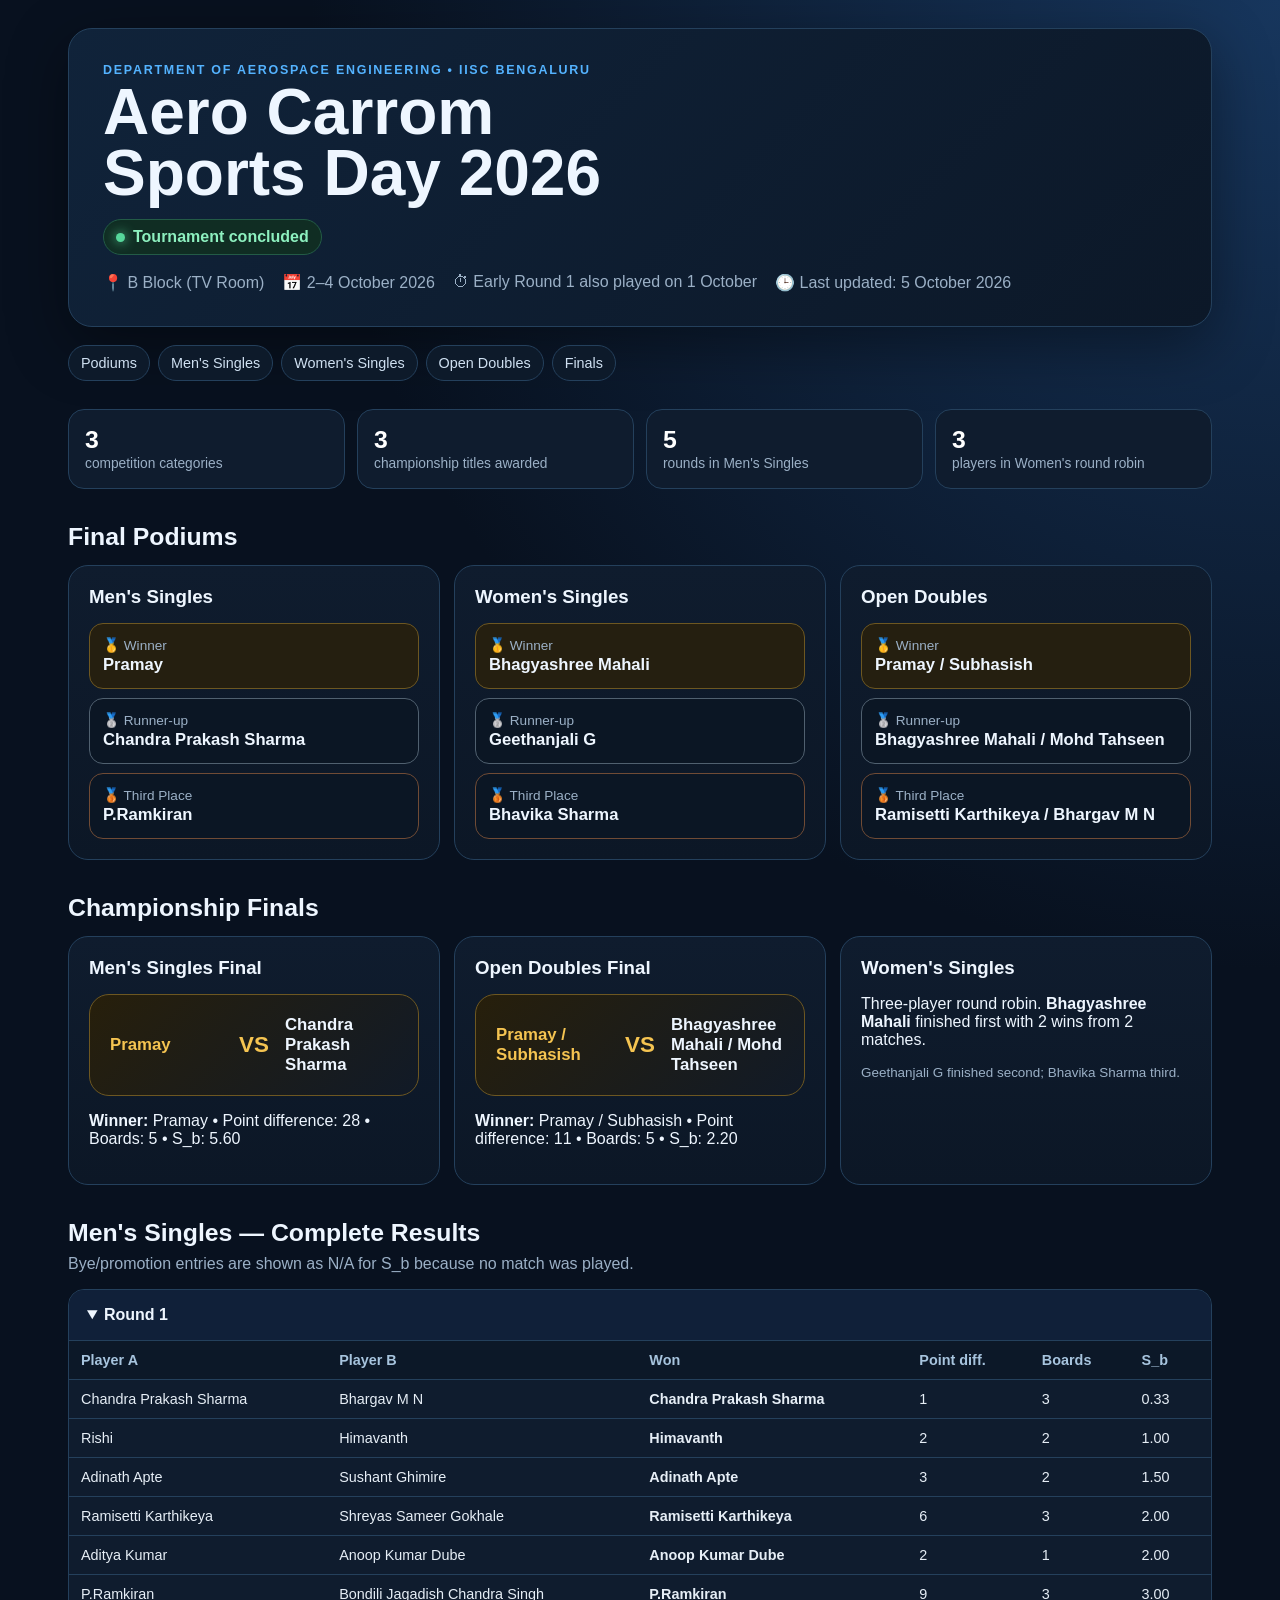
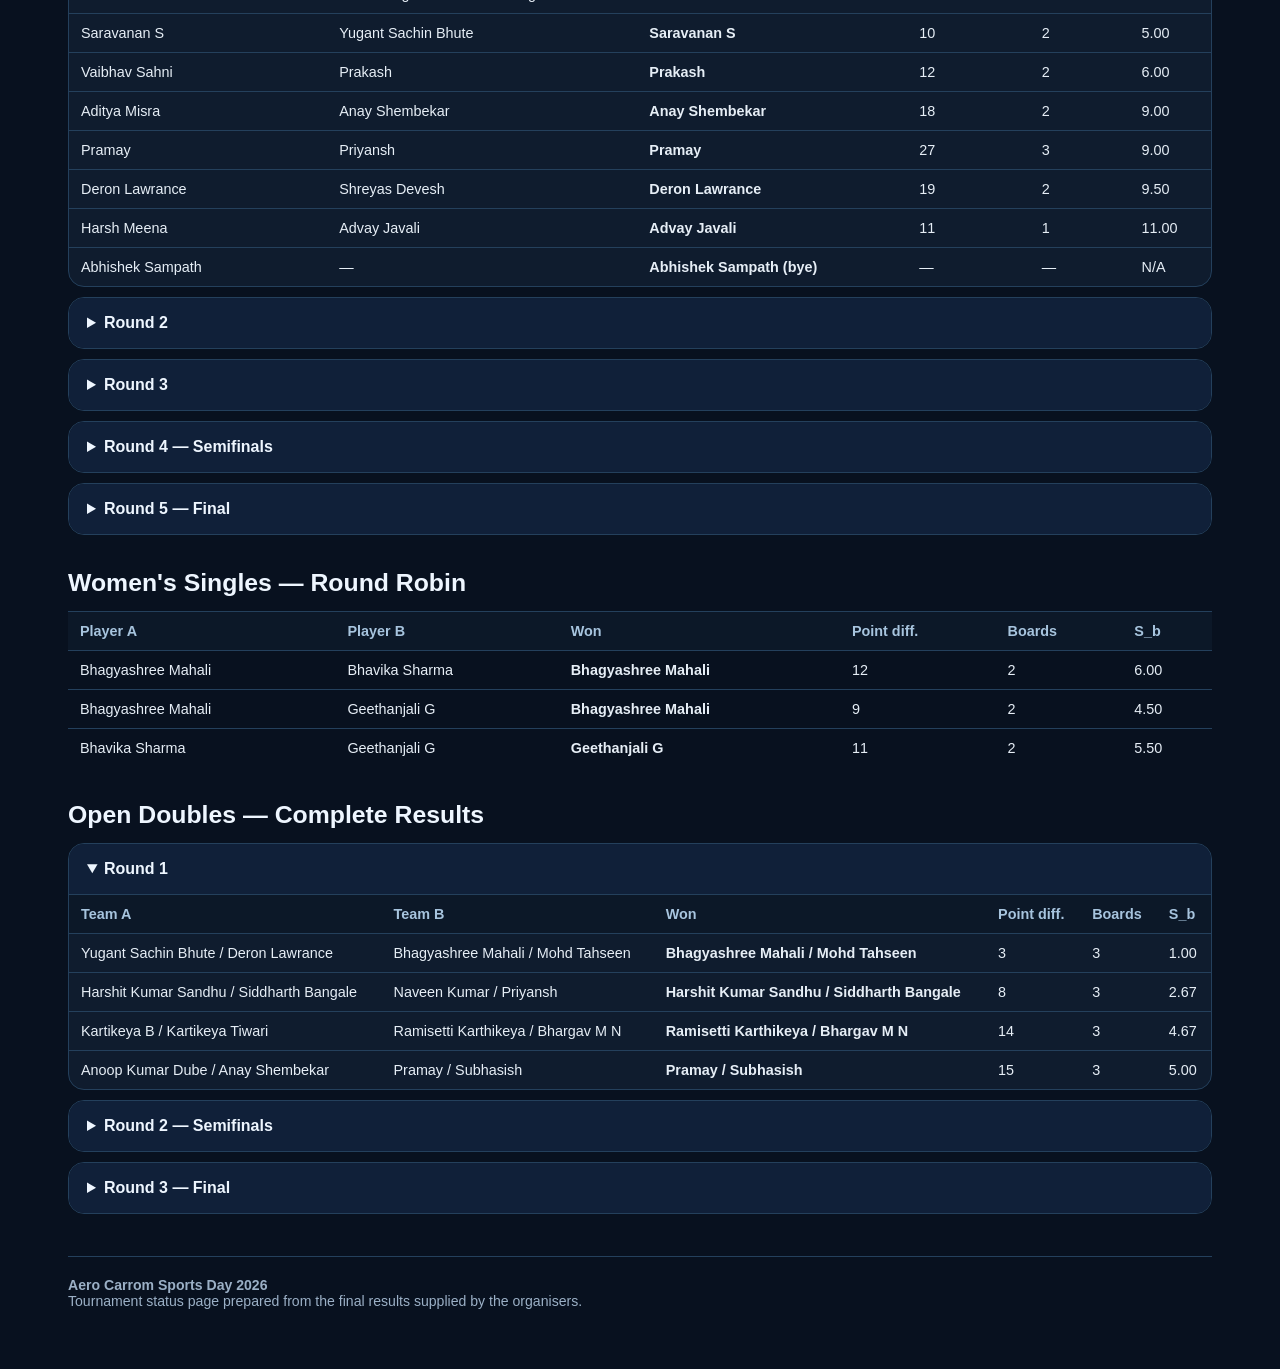
==== index.html @ e5e5a3d8 "Add files via upload" ====
<!doctype html>
<html lang="en"><head><meta charset="utf-8"><meta name="viewport" content="width=device-width,initial-scale=1">
<title>Aero Carrom Sports Day 2026 — Tournament Status</title>
<style>
:root{--bg:#08111f;--panel:#0f1c2e;--text:#eef6ff;--muted:#9bb0c6;--accent:#54b3ff;--gold:#f5c451;--line:#24405c;--green:#56d79b}
*{box-sizing:border-box}html{scroll-behavior:smooth}body{margin:0;font-family:Inter,Segoe UI,Arial,sans-serif;background:radial-gradient(circle at top right,#17365d 0,transparent 30%),var(--bg);color:var(--text)}a{color:inherit;text-decoration:none}
.wrap{max-width:1180px;margin:auto;padding:28px 18px 60px}.hero{padding:34px;border:1px solid var(--line);background:linear-gradient(135deg,#10233a,#0c1828);border-radius:24px;box-shadow:0 18px 60px #0006}
.kicker{color:var(--accent);font-size:.78rem;text-transform:uppercase;letter-spacing:.14em;font-weight:700}h1{font-size:clamp(2rem,5vw,4.3rem);line-height:.95;margin:.3rem 0 1rem}.status{display:inline-flex;align-items:center;gap:8px;background:#102d23;border:1px solid #235b46;color:#8df0bf;padding:8px 12px;border-radius:999px;font-weight:700}.dot{width:9px;height:9px;border-radius:50%;background:var(--green);box-shadow:0 0 12px var(--green)}.meta{display:flex;gap:18px;flex-wrap:wrap;color:var(--muted);margin-top:18px}
.nav{display:flex;gap:8px;flex-wrap:wrap;margin:18px 0 28px}.nav a{padding:9px 12px;border:1px solid var(--line);border-radius:999px;background:#0d1a2a;color:#cfe0f1;font-size:.9rem}.grid{display:grid;grid-template-columns:repeat(3,1fr);gap:14px}@media(max-width:850px){.grid{grid-template-columns:1fr}}.card{background:linear-gradient(180deg,var(--panel),#0c1726);border:1px solid var(--line);border-radius:20px;padding:20px}.card h3{margin:0 0 15px}
.podium{display:grid;gap:9px}.place{padding:13px;border-radius:14px;background:#0b1624;border:1px solid #1e3851}.place.gold{border-color:#6d5721;background:#251f10}.place.silver{border-color:#50606f}.place.bronze{border-color:#704b35}.medal{font-size:.85rem;color:var(--muted)}.name{font-size:1.04rem;font-weight:800;margin-top:2px}section{margin-top:34px}section>h2{font-size:1.55rem;margin:0 0 14px}.section-note{color:var(--muted);margin:-6px 0 16px}
.summary{display:grid;grid-template-columns:repeat(4,1fr);gap:12px;margin:22px 0}@media(max-width:760px){.summary{grid-template-columns:repeat(2,1fr)}}.stat{padding:16px;border:1px solid var(--line);border-radius:16px;background:var(--panel)}.stat b{display:block;font-size:1.55rem;color:#fff}.stat span{color:var(--muted);font-size:.86rem}
details{border:1px solid var(--line);border-radius:16px;background:var(--panel);margin:10px 0;overflow:hidden}summary{padding:16px 18px;cursor:pointer;font-weight:800;background:#102039}.table-wrap{overflow:auto}table{width:100%;border-collapse:collapse;min-width:760px}th,td{padding:11px 12px;border-top:1px solid var(--line);text-align:left;font-size:.9rem}th{color:#a7c4de;background:#0c1828}td{color:#e6eef6}
.final-card{display:grid;grid-template-columns:1fr auto 1fr;align-items:center;gap:16px;padding:20px;border-radius:20px;border:1px solid #6d5721;background:linear-gradient(135deg,#271f0b,#111a27)}.vs{font-weight:900;color:var(--gold);font-size:1.4rem}.team{font-weight:800;font-size:1.05rem}.winner{color:var(--gold)}footer{margin-top:42px;padding-top:20px;border-top:1px solid var(--line);color:var(--muted);font-size:.88rem}.small{font-size:.84rem;color:var(--muted)}
</style></head><body><div class="wrap">
<header class="hero"><div class="kicker">Department of Aerospace Engineering • IISc Bengaluru</div><h1>Aero Carrom<br>Sports Day 2026</h1><div class="status"><span class="dot"></span>Tournament concluded</div><div class="meta"><span>📍 B Block (TV Room)</span><span>📅 2–4 October 2026</span><span>⏱ Early Round 1 also played on 1 October</span><span>🕒 Last updated: 5 October 2026</span></div></header>
<nav class="nav"><a href="#podiums">Podiums</a><a href="#men">Men's Singles</a><a href="#women">Women's Singles</a><a href="#doubles">Open Doubles</a><a href="#finals">Finals</a></nav>
<div class="summary"><div class="stat"><b>3</b><span>competition categories</span></div><div class="stat"><b>3</b><span>championship titles awarded</span></div><div class="stat"><b>5</b><span>rounds in Men's Singles</span></div><div class="stat"><b>3</b><span>players in Women's round robin</span></div></div>
<section id="podiums"><h2>Final Podiums</h2><div class="grid">
<article class="card"><h3>Men's Singles</h3><div class="podium"><div class="place gold"><div class="medal">🥇 Winner</div><div class="name">Pramay</div></div><div class="place silver"><div class="medal">🥈 Runner-up</div><div class="name">Chandra Prakash Sharma</div></div><div class="place bronze"><div class="medal">🥉 Third Place</div><div class="name">P.Ramkiran</div></div></div></article>
<article class="card"><h3>Women's Singles</h3><div class="podium"><div class="place gold"><div class="medal">🥇 Winner</div><div class="name">Bhagyashree Mahali</div></div><div class="place silver"><div class="medal">🥈 Runner-up</div><div class="name">Geethanjali G</div></div><div class="place bronze"><div class="medal">🥉 Third Place</div><div class="name">Bhavika Sharma</div></div></div></article>
<article class="card"><h3>Open Doubles</h3><div class="podium"><div class="place gold"><div class="medal">🥇 Winner</div><div class="name">Pramay / Subhasish</div></div><div class="place silver"><div class="medal">🥈 Runner-up</div><div class="name">Bhagyashree Mahali / Mohd Tahseen</div></div><div class="place bronze"><div class="medal">🥉 Third Place</div><div class="name">Ramisetti Karthikeya / Bhargav M N</div></div></div></article>
</div></section>
<section id="finals"><h2>Championship Finals</h2><div class="grid"><div class="card"><h3>Men's Singles Final</h3><div class="final-card"><div class="team winner">Pramay</div><div class="vs">VS</div><div class="team">Chandra Prakash Sharma</div></div><p><strong>Winner:</strong> Pramay • Point difference: 28 • Boards: 5 • S_b: 5.60</p></div><div class="card"><h3>Open Doubles Final</h3><div class="final-card"><div class="team winner">Pramay / Subhasish</div><div class="vs">VS</div><div class="team">Bhagyashree Mahali / Mohd Tahseen</div></div><p><strong>Winner:</strong> Pramay / Subhasish • Point difference: 11 • Boards: 5 • S_b: 2.20</p></div><div class="card"><h3>Women's Singles</h3><p>Three-player round robin. <strong>Bhagyashree Mahali</strong> finished first with 2 wins from 2 matches.</p><p class="small">Geethanjali G finished second; Bhavika Sharma third.</p></div></div></section>
<section id="men"><h2>Men's Singles — Complete Results</h2><p class="section-note">Bye/promotion entries are shown as N/A for S_b because no match was played.</p>
<details open><summary>Round 1</summary><div class="table-wrap"><table><thead><tr><th>Player A</th><th>Player B</th><th>Won</th><th>Point diff.</th><th>Boards</th><th>S_b</th></tr></thead><tbody><tr><td>Chandra Prakash Sharma</td><td>Bhargav M N</td><td><strong>Chandra Prakash Sharma</strong></td><td>1</td><td>3</td><td>0.33</td></tr>
<tr><td>Rishi</td><td>Himavanth</td><td><strong>Himavanth</strong></td><td>2</td><td>2</td><td>1.00</td></tr>
<tr><td>Adinath Apte</td><td>Sushant Ghimire</td><td><strong>Adinath Apte</strong></td><td>3</td><td>2</td><td>1.50</td></tr>
<tr><td>Ramisetti Karthikeya</td><td>Shreyas Sameer Gokhale</td><td><strong>Ramisetti Karthikeya</strong></td><td>6</td><td>3</td><td>2.00</td></tr>
<tr><td>Aditya Kumar</td><td>Anoop Kumar Dube</td><td><strong>Anoop Kumar Dube</strong></td><td>2</td><td>1</td><td>2.00</td></tr>
<tr><td>P.Ramkiran</td><td>Bondili Jagadish Chandra Singh</td><td><strong>P.Ramkiran</strong></td><td>9</td><td>3</td><td>3.00</td></tr>
<tr><td>Saravanan S</td><td>Yugant Sachin Bhute</td><td><strong>Saravanan S</strong></td><td>10</td><td>2</td><td>5.00</td></tr>
<tr><td>Vaibhav Sahni</td><td>Prakash</td><td><strong>Prakash</strong></td><td>12</td><td>2</td><td>6.00</td></tr>
<tr><td>Aditya Misra</td><td>Anay Shembekar</td><td><strong>Anay Shembekar</strong></td><td>18</td><td>2</td><td>9.00</td></tr>
<tr><td>Pramay</td><td>Priyansh</td><td><strong>Pramay</strong></td><td>27</td><td>3</td><td>9.00</td></tr>
<tr><td>Deron Lawrance</td><td>Shreyas Devesh</td><td><strong>Deron Lawrance</strong></td><td>19</td><td>2</td><td>9.50</td></tr>
<tr><td>Harsh Meena</td><td>Advay Javali</td><td><strong>Advay Javali</strong></td><td>11</td><td>1</td><td>11.00</td></tr>
<tr><td>Abhishek Sampath</td><td>—</td><td><strong>Abhishek Sampath (bye)</strong></td><td>—</td><td>—</td><td>N/A</td></tr></tbody></table></div></details>
<details><summary>Round 2</summary><div class="table-wrap"><table><thead><tr><th>Player A</th><th>Player B</th><th>Won / Advanced</th><th>Point diff.</th><th>Boards</th><th>S_b</th></tr></thead><tbody><tr><td>Abhishek Sampath</td><td>Deron Lawrance</td><td><strong>Abhishek Sampath</strong></td><td>18</td><td>4</td><td>4.50</td></tr>
<tr><td>Chandra Prakash Sharma</td><td>Anay Shembekar</td><td><strong>Chandra Prakash Sharma (bye)</strong></td><td>—</td><td>—</td><td>N/A</td></tr>
<tr><td>Himavanth</td><td>Pramay</td><td><strong>Pramay</strong></td><td>26</td><td>4</td><td>6.50</td></tr>
<tr><td>Adinath Apte</td><td>Prakash</td><td><strong>Prakash (bye)</strong></td><td>—</td><td>—</td><td>N/A</td></tr>
<tr><td>Ramisetti Karthikeya</td><td>Saravanan S</td><td><strong>Saravanan S</strong></td><td>5</td><td>3</td><td>1.67</td></tr>
<tr><td>Anoop Kumar Dube</td><td>P.Ramkiran</td><td><strong>P.Ramkiran</strong></td><td>13</td><td>2</td><td>6.50</td></tr>
<tr><td>Advay Javali</td><td>—</td><td><strong>Promoted to R3</strong></td><td>—</td><td>—</td><td>N/A</td></tr></tbody></table></div></details>
<details><summary>Round 3</summary><div class="table-wrap"><table><thead><tr><th>Player A</th><th>Player B</th><th>Won / Advanced</th><th>Point diff.</th><th>Boards</th><th>S_b</th></tr></thead><tbody><tr><td>Chandra Prakash Sharma</td><td>Abhishek Sampath</td><td><strong>Chandra Prakash Sharma</strong></td><td>8</td><td>3</td><td>2.67</td></tr>
<tr><td>Prakash</td><td>Saravanan S</td><td><strong>Prakash</strong></td><td>9</td><td>2</td><td>4.50</td></tr>
<tr><td>Advay Javali</td><td>P.Ramkiran</td><td><strong>P.Ramkiran</strong></td><td>25</td><td>3</td><td>8.33</td></tr>
<tr><td>Pramay</td><td>—</td><td><strong>Promoted to R4</strong></td><td>—</td><td>—</td><td>N/A</td></tr></tbody></table></div></details>
<details><summary>Round 4 — Semifinals</summary><div class="table-wrap"><table><thead><tr><th>Player A</th><th>Player B</th><th>Won</th><th>Point diff.</th><th>Boards</th><th>S_b</th></tr></thead><tbody><tr><td>Pramay</td><td>Prakash</td><td><strong>Pramay</strong></td><td>30</td><td>4</td><td>7.50</td></tr>
<tr><td>Chandra Prakash Sharma</td><td>P.Ramkiran</td><td><strong>Chandra Prakash Sharma</strong></td><td>8</td><td>5</td><td>1.60</td></tr></tbody></table></div></details>
<details><summary>Round 5 — Final</summary><div class="table-wrap"><table><thead><tr><th>Player A</th><th>Player B</th><th>Won</th><th>Point diff.</th><th>Boards</th><th>S_b</th></tr></thead><tbody><tr><td>Pramay</td><td>Chandra Prakash Sharma</td><td><strong>Pramay</strong></td><td>28</td><td>5</td><td>5.60</td></tr></tbody></table></div></details></section>
<section id="women"><h2>Women's Singles — Round Robin</h2><div class="table-wrap"><table><thead><tr><th>Player A</th><th>Player B</th><th>Won</th><th>Point diff.</th><th>Boards</th><th>S_b</th></tr></thead><tbody><tr><td>Bhagyashree Mahali</td><td>Bhavika Sharma</td><td><strong>Bhagyashree Mahali</strong></td><td>12</td><td>2</td><td>6.00</td></tr>
<tr><td>Bhagyashree Mahali</td><td>Geethanjali G</td><td><strong>Bhagyashree Mahali</strong></td><td>9</td><td>2</td><td>4.50</td></tr>
<tr><td>Bhavika Sharma</td><td>Geethanjali G</td><td><strong>Geethanjali G</strong></td><td>11</td><td>2</td><td>5.50</td></tr></tbody></table></div></section>
<section id="doubles"><h2>Open Doubles — Complete Results</h2><details open><summary>Round 1</summary><div class="table-wrap"><table><thead><tr><th>Team A</th><th>Team B</th><th>Won</th><th>Point diff.</th><th>Boards</th><th>S_b</th></tr></thead><tbody><tr><td>Yugant Sachin Bhute / Deron Lawrance</td><td>Bhagyashree Mahali / Mohd Tahseen</td><td><strong>Bhagyashree Mahali / Mohd Tahseen</strong></td><td>3</td><td>3</td><td>1.00</td></tr>
<tr><td>Harshit Kumar Sandhu / Siddharth Bangale</td><td>Naveen Kumar / Priyansh</td><td><strong>Harshit Kumar Sandhu / Siddharth Bangale</strong></td><td>8</td><td>3</td><td>2.67</td></tr>
<tr><td>Kartikeya B / Kartikeya Tiwari</td><td>Ramisetti Karthikeya / Bhargav M N</td><td><strong>Ramisetti Karthikeya / Bhargav M N</strong></td><td>14</td><td>3</td><td>4.67</td></tr>
<tr><td>Anoop Kumar Dube / Anay Shembekar</td><td>Pramay / Subhasish</td><td><strong>Pramay / Subhasish</strong></td><td>15</td><td>3</td><td>5.00</td></tr></tbody></table></div></details><details><summary>Round 2 — Semifinals</summary><div class="table-wrap"><table><thead><tr><th>Team A</th><th>Team B</th><th>Won</th><th>Point diff.</th><th>Boards</th><th>S_b</th></tr></thead><tbody><tr><td>Ramisetti Karthikeya / Bhargav M N</td><td>Bhagyashree Mahali / Mohd Tahseen</td><td><strong>Bhagyashree Mahali / Mohd Tahseen</strong></td><td>6</td><td>4</td><td>1.50</td></tr>
<tr><td>Harshit Kumar Sandhu / Siddharth Bangale</td><td>Pramay / Subhasish</td><td><strong>Pramay / Subhasish</strong></td><td>28</td><td>4</td><td>7.00</td></tr></tbody></table></div></details><details><summary>Round 3 — Final</summary><div class="table-wrap"><table><thead><tr><th>Team A</th><th>Team B</th><th>Won</th><th>Point diff.</th><th>Boards</th><th>S_b</th></tr></thead><tbody><tr><td>Pramay / Subhasish</td><td>Bhagyashree Mahali / Mohd Tahseen</td><td><strong>Pramay / Subhasish</strong></td><td>11</td><td>5</td><td>2.20</td></tr></tbody></table></div></details></section>
<footer><strong>Aero Carrom Sports Day 2026</strong><br>Tournament status page prepared from the final results supplied by the organisers.</footer>
</div></body></html>
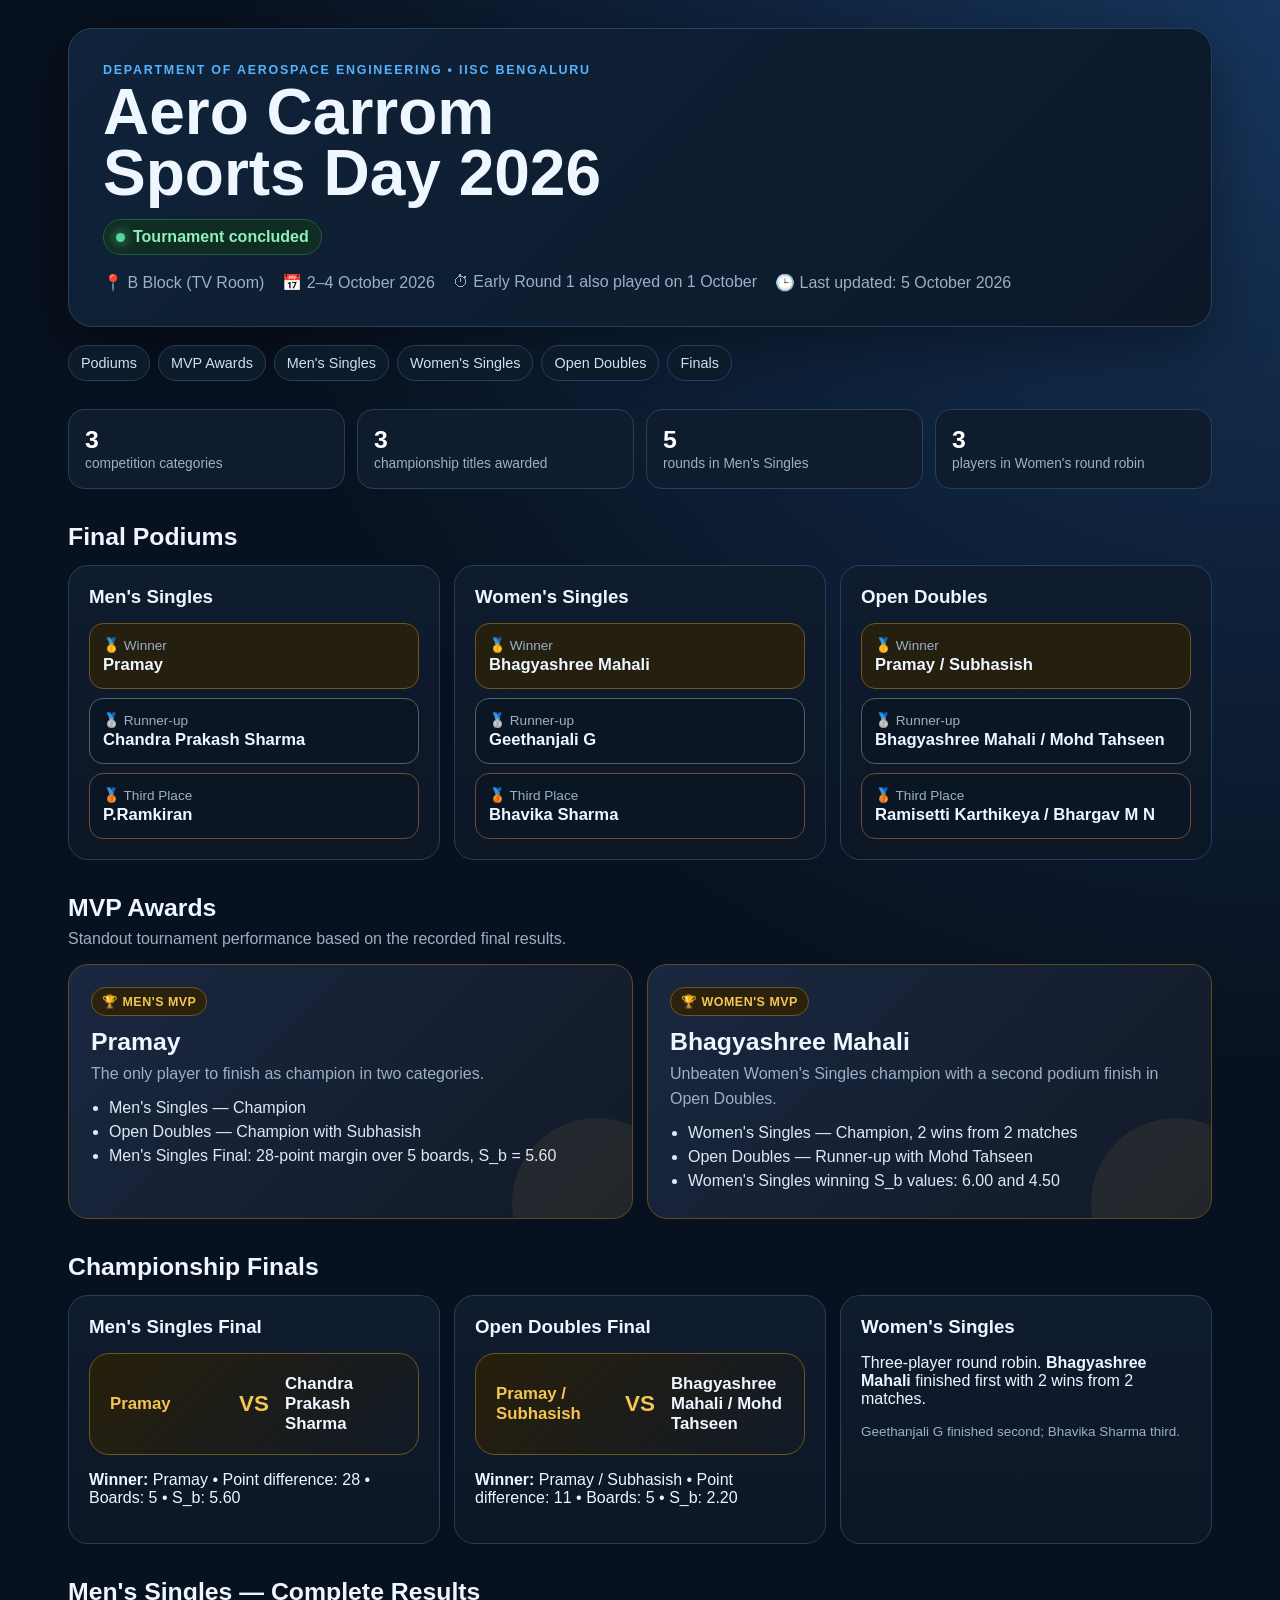
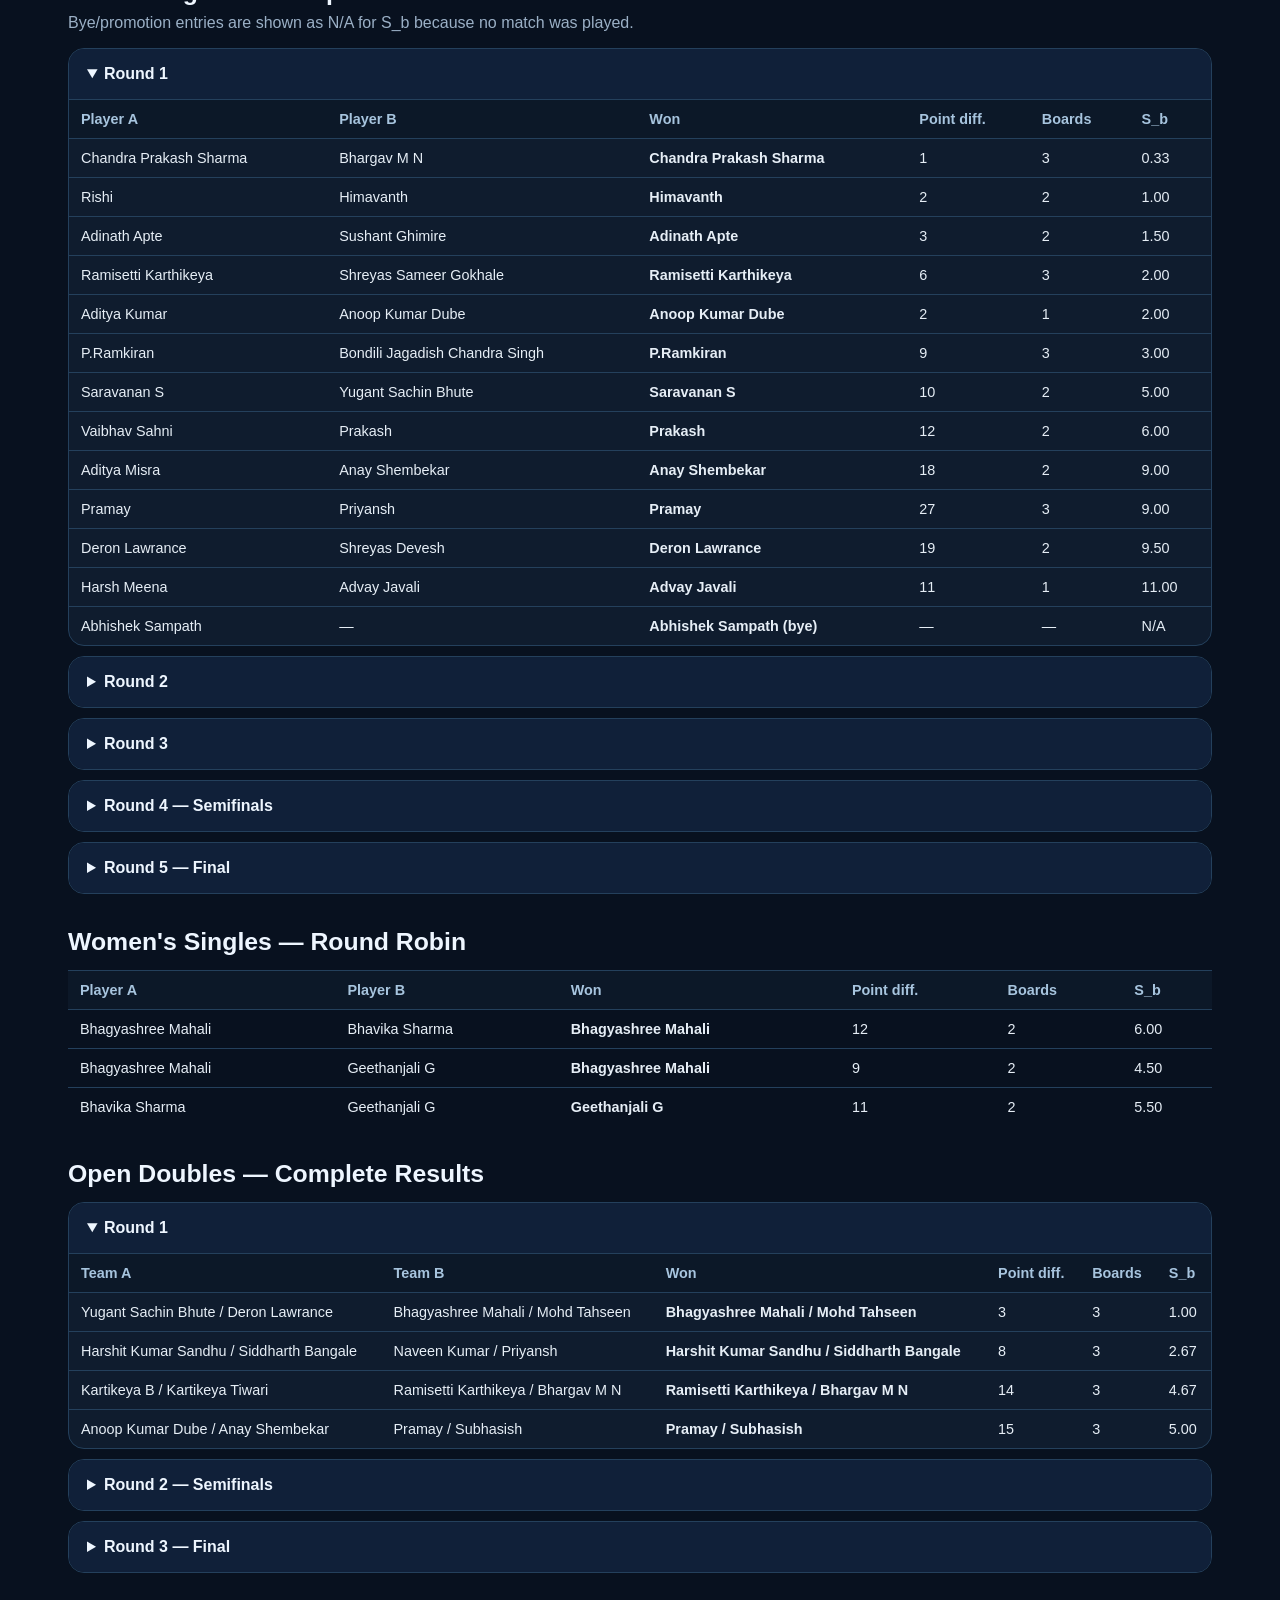
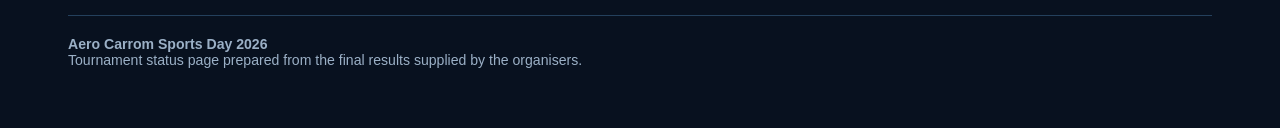
==== commit b082242a: "Add men's and women's MVP awards to tournament status page" ====
--- a/index.html
+++ b/index.html
@@ -8,18 +8,44 @@
 .kicker{color:var(--accent);font-size:.78rem;text-transform:uppercase;letter-spacing:.14em;font-weight:700}h1{font-size:clamp(2rem,5vw,4.3rem);line-height:.95;margin:.3rem 0 1rem}.status{display:inline-flex;align-items:center;gap:8px;background:#102d23;border:1px solid #235b46;color:#8df0bf;padding:8px 12px;border-radius:999px;font-weight:700}.dot{width:9px;height:9px;border-radius:50%;background:var(--green);box-shadow:0 0 12px var(--green)}.meta{display:flex;gap:18px;flex-wrap:wrap;color:var(--muted);margin-top:18px}
 .nav{display:flex;gap:8px;flex-wrap:wrap;margin:18px 0 28px}.nav a{padding:9px 12px;border:1px solid var(--line);border-radius:999px;background:#0d1a2a;color:#cfe0f1;font-size:.9rem}.grid{display:grid;grid-template-columns:repeat(3,1fr);gap:14px}@media(max-width:850px){.grid{grid-template-columns:1fr}}.card{background:linear-gradient(180deg,var(--panel),#0c1726);border:1px solid var(--line);border-radius:20px;padding:20px}.card h3{margin:0 0 15px}
 .podium{display:grid;gap:9px}.place{padding:13px;border-radius:14px;background:#0b1624;border:1px solid #1e3851}.place.gold{border-color:#6d5721;background:#251f10}.place.silver{border-color:#50606f}.place.bronze{border-color:#704b35}.medal{font-size:.85rem;color:var(--muted)}.name{font-size:1.04rem;font-weight:800;margin-top:2px}section{margin-top:34px}section>h2{font-size:1.55rem;margin:0 0 14px}.section-note{color:var(--muted);margin:-6px 0 16px}
-.summary{display:grid;grid-template-columns:repeat(4,1fr);gap:12px;margin:22px 0}@media(max-width:760px){.summary{grid-template-columns:repeat(2,1fr)}}.stat{padding:16px;border:1px solid var(--line);border-radius:16px;background:var(--panel)}.stat b{display:block;font-size:1.55rem;color:#fff}.stat span{color:var(--muted);font-size:.86rem}
+.mvp-grid{display:grid;grid-template-columns:repeat(2,1fr);gap:14px}.mvp-card{position:relative;overflow:hidden;background:linear-gradient(135deg,#1a2740,#111a27);border:1px solid #5f4b1d;border-radius:20px;padding:22px}.mvp-card:before{content:"";position:absolute;inset:auto -50px -70px auto;width:170px;height:170px;border-radius:50%;background:#f5c45112}.mvp-badge{display:inline-block;padding:6px 10px;border-radius:999px;background:#2b220d;border:1px solid #6d5721;color:var(--gold);font-size:.78rem;font-weight:800;letter-spacing:.04em;text-transform:uppercase}.mvp-name{font-size:1.55rem;font-weight:900;margin:12px 0 6px}.mvp-note{color:var(--muted);line-height:1.55;margin:0}.mvp-achievements{margin:12px 0 0;padding-left:18px;color:#dce9f5}.mvp-achievements li{margin:6px 0}@media(max-width:760px){.mvp-grid{grid-template-columns:1fr}}.summary{display:grid;grid-template-columns:repeat(4,1fr);gap:12px;margin:22px 0}@media(max-width:760px){.summary{grid-template-columns:repeat(2,1fr)}}.stat{padding:16px;border:1px solid var(--line);border-radius:16px;background:var(--panel)}.stat b{display:block;font-size:1.55rem;color:#fff}.stat span{color:var(--muted);font-size:.86rem}
 details{border:1px solid var(--line);border-radius:16px;background:var(--panel);margin:10px 0;overflow:hidden}summary{padding:16px 18px;cursor:pointer;font-weight:800;background:#102039}.table-wrap{overflow:auto}table{width:100%;border-collapse:collapse;min-width:760px}th,td{padding:11px 12px;border-top:1px solid var(--line);text-align:left;font-size:.9rem}th{color:#a7c4de;background:#0c1828}td{color:#e6eef6}
 .final-card{display:grid;grid-template-columns:1fr auto 1fr;align-items:center;gap:16px;padding:20px;border-radius:20px;border:1px solid #6d5721;background:linear-gradient(135deg,#271f0b,#111a27)}.vs{font-weight:900;color:var(--gold);font-size:1.4rem}.team{font-weight:800;font-size:1.05rem}.winner{color:var(--gold)}footer{margin-top:42px;padding-top:20px;border-top:1px solid var(--line);color:var(--muted);font-size:.88rem}.small{font-size:.84rem;color:var(--muted)}
 </style></head><body><div class="wrap">
 <header class="hero"><div class="kicker">Department of Aerospace Engineering • IISc Bengaluru</div><h1>Aero Carrom<br>Sports Day 2026</h1><div class="status"><span class="dot"></span>Tournament concluded</div><div class="meta"><span>📍 B Block (TV Room)</span><span>📅 2–4 October 2026</span><span>⏱ Early Round 1 also played on 1 October</span><span>🕒 Last updated: 5 October 2026</span></div></header>
-<nav class="nav"><a href="#podiums">Podiums</a><a href="#men">Men's Singles</a><a href="#women">Women's Singles</a><a href="#doubles">Open Doubles</a><a href="#finals">Finals</a></nav>
+<nav class="nav"><a href="#podiums">Podiums</a><a href="#mvp">MVP Awards</a><a href="#men">Men's Singles</a><a href="#women">Women's Singles</a><a href="#doubles">Open Doubles</a><a href="#finals">Finals</a></nav>
 <div class="summary"><div class="stat"><b>3</b><span>competition categories</span></div><div class="stat"><b>3</b><span>championship titles awarded</span></div><div class="stat"><b>5</b><span>rounds in Men's Singles</span></div><div class="stat"><b>3</b><span>players in Women's round robin</span></div></div>
 <section id="podiums"><h2>Final Podiums</h2><div class="grid">
 <article class="card"><h3>Men's Singles</h3><div class="podium"><div class="place gold"><div class="medal">🥇 Winner</div><div class="name">Pramay</div></div><div class="place silver"><div class="medal">🥈 Runner-up</div><div class="name">Chandra Prakash Sharma</div></div><div class="place bronze"><div class="medal">🥉 Third Place</div><div class="name">P.Ramkiran</div></div></div></article>
 <article class="card"><h3>Women's Singles</h3><div class="podium"><div class="place gold"><div class="medal">🥇 Winner</div><div class="name">Bhagyashree Mahali</div></div><div class="place silver"><div class="medal">🥈 Runner-up</div><div class="name">Geethanjali G</div></div><div class="place bronze"><div class="medal">🥉 Third Place</div><div class="name">Bhavika Sharma</div></div></div></article>
 <article class="card"><h3>Open Doubles</h3><div class="podium"><div class="place gold"><div class="medal">🥇 Winner</div><div class="name">Pramay / Subhasish</div></div><div class="place silver"><div class="medal">🥈 Runner-up</div><div class="name">Bhagyashree Mahali / Mohd Tahseen</div></div><div class="place bronze"><div class="medal">🥉 Third Place</div><div class="name">Ramisetti Karthikeya / Bhargav M N</div></div></div></article>
 </div></section>
+<section id="mvp">
+  <h2>MVP Awards</h2>
+  <p class="section-note">Standout tournament performance based on the recorded final results.</p>
+  <div class="mvp-grid">
+    <article class="mvp-card">
+      <span class="mvp-badge">🏆 Men's MVP</span>
+      <div class="mvp-name">Pramay</div>
+      <p class="mvp-note">The only player to finish as champion in two categories.</p>
+      <ul class="mvp-achievements">
+        <li>Men's Singles — Champion</li>
+        <li>Open Doubles — Champion with Subhasish</li>
+        <li>Men's Singles Final: 28-point margin over 5 boards, S_b = 5.60</li>
+      </ul>
+    </article>
+    <article class="mvp-card">
+      <span class="mvp-badge">🏆 Women's MVP</span>
+      <div class="mvp-name">Bhagyashree Mahali</div>
+      <p class="mvp-note">Unbeaten Women's Singles champion with a second podium finish in Open Doubles.</p>
+      <ul class="mvp-achievements">
+        <li>Women's Singles — Champion, 2 wins from 2 matches</li>
+        <li>Open Doubles — Runner-up with Mohd Tahseen</li>
+        <li>Women's Singles winning S_b values: 6.00 and 4.50</li>
+      </ul>
+    </article>
+  </div>
+</section>
 <section id="finals"><h2>Championship Finals</h2><div class="grid"><div class="card"><h3>Men's Singles Final</h3><div class="final-card"><div class="team winner">Pramay</div><div class="vs">VS</div><div class="team">Chandra Prakash Sharma</div></div><p><strong>Winner:</strong> Pramay • Point difference: 28 • Boards: 5 • S_b: 5.60</p></div><div class="card"><h3>Open Doubles Final</h3><div class="final-card"><div class="team winner">Pramay / Subhasish</div><div class="vs">VS</div><div class="team">Bhagyashree Mahali / Mohd Tahseen</div></div><p><strong>Winner:</strong> Pramay / Subhasish • Point difference: 11 • Boards: 5 • S_b: 2.20</p></div><div class="card"><h3>Women's Singles</h3><p>Three-player round robin. <strong>Bhagyashree Mahali</strong> finished first with 2 wins from 2 matches.</p><p class="small">Geethanjali G finished second; Bhavika Sharma third.</p></div></div></section>
 <section id="men"><h2>Men's Singles — Complete Results</h2><p class="section-note">Bye/promotion entries are shown as N/A for S_b because no match was played.</p>
 <details open><summary>Round 1</summary><div class="table-wrap"><table><thead><tr><th>Player A</th><th>Player B</th><th>Won</th><th>Point diff.</th><th>Boards</th><th>S_b</th></tr></thead><tbody><tr><td>Chandra Prakash Sharma</td><td>Bhargav M N</td><td><strong>Chandra Prakash Sharma</strong></td><td>1</td><td>3</td><td>0.33</td></tr>
